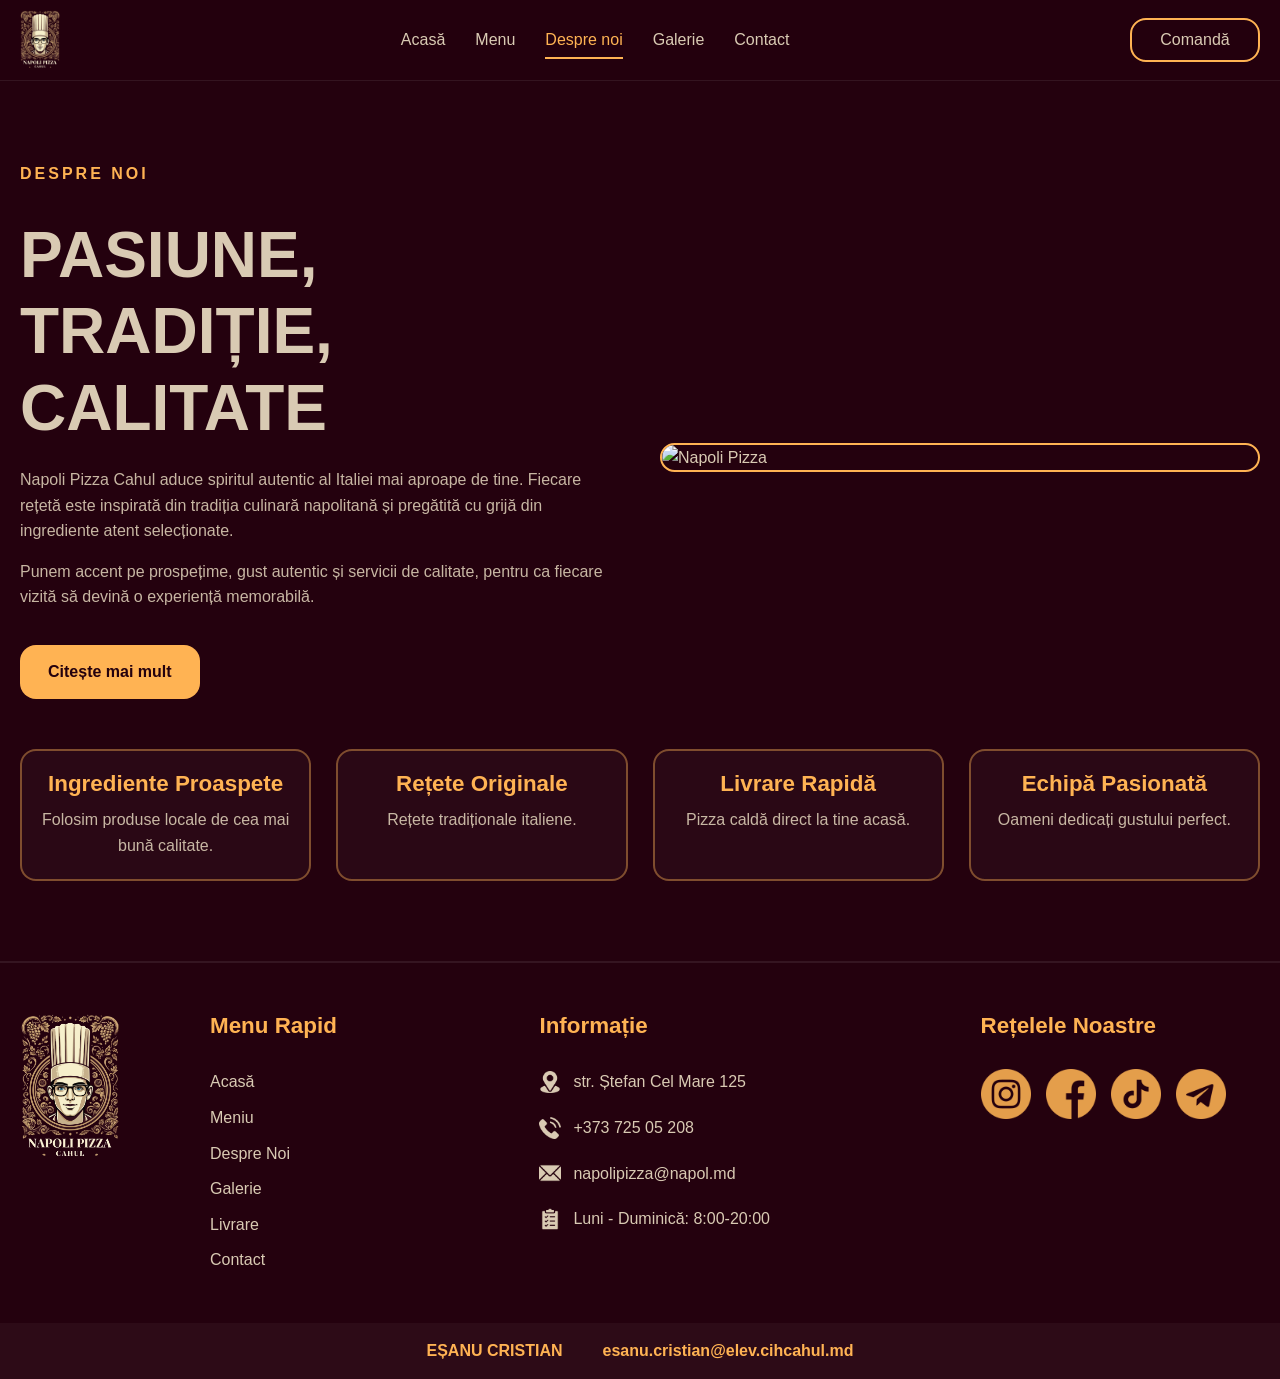
==== pages/about.html @ aa2056ae "Initial commit: Clean crossplatform source code" ====
<!DOCTYPE html>
<html lang="ro">

<head>
    <meta charset="UTF-8">
    <meta name="viewport" content="width=device-width, initial-scale=1.0">

    <title>Despre Noi | Napoli Pizza Cahul</title>

    <link rel="stylesheet" href="../css/main.css">
    <link rel="stylesheet" href="../css/responsive.css">
</head>

<body>

    <header class="header">

        <div class="container header-container">


            <a href="../index.html" class="logo">
                <img src="../assets/logo/logo.png" alt="Napoli Pizza">
            </a>

            <nav class="navbar">

                <a href="../index.html">Acasă</a>
                <a href="menu.html">Menu</a>
                <a href="about.html" class="active">Despre noi</a>
                <a href="gallery.html">Galerie</a>
                <a href="contact.html">Contact</a>

            </nav>

            <a href="contact.html" class="header-btn">
            Comandă
        </a>

        </div>

    </header>

    <section class="about-section">

        <div class="container">

            <span class="section-subtitle">
            DESPRE NOI
        </span>

            <div class="about-layout">

                <div class="about-text">

                    <h1>PASIUNE, TRADIȚIE, CALITATE</h1>

                    <p>
                        Napoli Pizza Cahul aduce spiritul autentic al Italiei mai aproape de tine. Fiecare rețetă este inspirată din tradiția culinară napolitană și pregătită cu grijă din ingrediente atent selecționate.
                    </p>

                    <p>
                        Punem accent pe prospețime, gust autentic și servicii de calitate, pentru ca fiecare vizită să devină o experiență memorabilă.
                    </p>

                    <a href="menu.html" class="btn btn-primary">
                    Citește mai mult
                </a>

                </div>

                <div class="about-image">

                    <img src="../assets/team/about.jpg" alt="Napoli Pizza">

                </div>

            </div>

            <div class="advantages-grid">

                <div class="advantage-card">
                    <h3>Ingrediente Proaspete</h3>
                    <p>Folosim produse locale de cea mai bună calitate.</p>
                </div>

                <div class="advantage-card">
                    <h3>Rețete Originale</h3>
                    <p>Rețete tradiționale italiene.</p>
                </div>

                <div class="advantage-card">
                    <h3>Livrare Rapidă</h3>
                    <p>Pizza caldă direct la tine acasă.</p>
                </div>

                <div class="advantage-card">
                    <h3>Echipă Pasionată</h3>
                    <p>Oameni dedicați gustului perfect.</p>
                </div>

            </div>

        </div>

    </section>
    <footer class="footer">

        <div class="container">

            <div class="footer-content">

                <div class="footer-logo">

                    <img src="../assets/logo/logo.png" alt="Napoli Pizza">

                </div>

                <div class="footer-column">

                    <h3>Menu Rapid</h3>

                    <a href="../index.html">Acasă</a>
                    <a href="menu.html">Meniu</a>
                    <a href="about.html">Despre Noi</a>
                    <a href="gallery.html">Galerie</a>
                    <a href="contact.html">Livrare</a>
                    <a href="contact.html">Contact</a>

                </div>

                <div class="footer-column">

                    <h3>Informație</h3>

                    <div class="footer-info">

                        <img src="../assets/Media/location.png" alt="">
                        <span>str. Ștefan Cel Mare 125</span>

                    </div>

                    <div class="footer-info">

                        <img src="../assets/Media/phone.png" alt="">
                        <span>+373 725 05 208</span>

                    </div>

                    <div class="footer-info">

                        <img src="../assets/Media/mail.png" alt="">
                        <span>napolipizza@napol.md</span>

                    </div>

                    <div class="footer-info">

                        <img src="../assets/Media/time.png" alt="">
                        <span>Luni - Duminică: 8:00-20:00</span>

                    </div>

                </div>

                <div class="footer-column">

                    <h3>Rețelele Noastre</h3>

                    <div class="social-links">

                        <a href="#">
                            <img src="../assets/Media/instagram.png" alt="Instagram">
                        </a>

                        <a href="#">
                            <img src="../assets/Media/facebook.png" alt="Facebook">
                        </a>

                        <a href="#">
                            <img src="../assets/Media/tiktok.png" alt="TikTok">
                        </a>

                        <a href="#">
                            <img src="../assets/Media/telegram.png" alt="Telegram">
                        </a>

                    </div>

                </div>

            </div>

        </div>

        <div class="footer-bottom">

            <div class="container">

                <span>EȘANU CRISTIAN</span>

                <span>
                esanu.cristian@elev.cihcahul.md
            </span>

            </div>

        </div>

    </footer>
    <script src="../js/main.js"></script>
</body>

</html>
---- css/main.css ----
:root {
    --color-dark: #24010E;
    --color-light: #D9CAB3;
    --color-accent: #FFB353;
    --color-secondary: #9C652D;
    --container-width: 1400px;
    --radius: 16px;
    --transition: 0.3s ease;
    --shadow: 0 10px 30px rgba(0, 0, 0, 0.2);
}

.quick-menu {
    background: var(--color-light);
    padding: 20px 0;
}

.quick-menu .container {
    display: flex;
    justify-content: space-between;
    gap: 0;
    padding-left: 60px;
    padding-right: 60px;
}

.quick-item {
    display: flex;
    flex-direction: column;
    align-items: center;
    color: var(--color-dark);
    transition: var(--transition);
}

.quick-item:hover {
    transform: translateY(-4px);
}

.quick-item img {
    width: 50px;
    height: 50px;
    object-fit: contain;
}

.hero {
    height: calc(100vh - 80px);
    display: flex;
    align-items: stretch;
    overflow: hidden;
}

.hero-container {
    display: grid;
    grid-template-columns: 45% 55%;
    width: 100%;
    height: 100%;
}

.hero-content {
    justify-self: start;
    align-self: flex-end;
    padding-bottom: 60px;
}

.hero-subtitle {
    display: block;
    color: var(--color-accent);
    font-size: 1.5rem;
    margin-bottom: 15px;
}

.hero h1 {
    font-size: 5rem;
    line-height: 1;
    margin-bottom: 20px;
}

.hero p {
    margin-bottom: 30px;
}

.hero-buttons {
    display: flex;
    gap: 15px;
    justify-content: flex-start;
}

.hero-visual {
    position: relative;
    min-height: 500px;
}

.hero-grapes {
    position: absolute;
    bottom: 0;
    left: 20px;
    width: 300px;
    z-index: 1;
}

.hero-pizza {
    position: absolute;
    right: 0;
    bottom: 0;
    width: 400px;
    z-index: 2;
}

.delivery-banner {
    background: var(--color-light);
    color: var(--color-dark);
    padding: 0;
    overflow: hidden;
}

.delivery-content {
    min-height: 100px;
    display: flex;
    justify-content: space-between;
    align-items: stretch;
}

.delivery-left {
    display: flex;
    align-items: center;
    flex: 1;
    gap: 30px;
    padding: 20px 40px;
}

.delivery-left>img {
    height: 130px;
    width: auto;
    object-fit: contain;
    flex-shrink: 0;
}

.delivery-left div {
    flex: 1;
}

.delivery-left h2 {
    margin-bottom: 10px;
}

.delivery-banner img {
    height: 120px;
    width: auto;
}

.delivery-city {
    height: 300px;
}

* {
    margin: 0;
    padding: 0;
    box-sizing: border-box;
}

img {
    display: block;
    max-width: 100%;
}

a {
    text-decoration: none;
    color: inherit;
}

button,
input,
textarea,
select {
    font: inherit;
    border: none;
    outline: none;
}

ul {
    list-style: none;
}

body {
    background: var(--color-dark);
    color: var(--color-light);
    font-family: "Segoe UI", Tahoma, Geneva, Verdana, sans-serif;
    line-height: 1.6;
}

.container {
    width: min( var(--container-width), calc(100% - 40px));
    margin-inline: auto;
}

h1,
h2,
h3,
h4 {
    line-height: 1.2;
}

h1 {
    font-size: clamp(2.5rem, 5vw, 4.5rem);
}

h2 {
    font-size: clamp(2rem, 4vw, 3rem);
}

h3 {
    font-size: 1.4rem;
}

p {
    opacity: 0.9;
}

section {
    padding: 80px 0;
}

section.hero {
    padding: 0;
}

.header-btn {
    width: 130px;
    height: 44px;
    display: flex;
    align-items: center;
    justify-content: center;
    border: 2px solid var(--color-accent);
    color: var(--color-light);
    transition: .3s ease;
    border-radius: var(--radius);
}

.header-btn:hover {
    background: var(--color-accent);
    color: var(--color-dark);
}

.section-header {
    text-align: center;
    margin-bottom: 50px;
}

.section-header h2 {
    margin-bottom: 15px;
}

.btn {
    display: inline-flex;
    align-items: center;
    justify-content: center;
    padding: 14px 28px;
    border-radius: var(--radius);
    cursor: pointer;
    transition: var(--transition);
}

.btn-primary {
    background: var(--color-accent);
    color: var(--color-dark);
    font-weight: 700;
}

.btn-primary:hover {
    transform: translateY(-3px);
    background: #ffc16a;
}

.btn-secondary {
    background: transparent;
    border: 2px solid var(--color-accent);
    color: var(--color-accent);
}

.btn-secondary:hover {
    background: var(--color-accent);
    color: var(--color-dark);
}

.header {
    position: sticky;
    top: 0;
    z-index: 1000;
    background: rgba(36, 1, 14, 0.95);
    backdrop-filter: blur(10px);
    border-bottom: 1px solid rgba(255, 255, 255, 0.08);
}

.header .container {
    display: flex;
    justify-content: space-between;
    align-items: center;
    min-height: 80px;
}

.logo img {
    height: 60px;
}

.navbar {
    display: flex;
    gap: 30px;
}

.navbar a {
    position: relative;
    transition: var(--transition);
}

.navbar a:hover,
.navbar a.active {
    color: var(--color-accent);
}

.navbar a.active::after {
    content: "";
    position: absolute;
    left: 0;
    bottom: -6px;
    width: 100%;
    height: 2px;
    background: var(--color-accent);
}

.section-subtitle {
    display: inline-block;
    color: var(--color-accent);
    letter-spacing: 3px;
    font-weight: 700;
}

.card {
    background: rgba(255, 255, 255, 0.03);
    border-radius: var(--radius);
    overflow: hidden;
    transition: var(--transition);
}

.card:hover {
    transform: translateY(-6px);
    box-shadow: var(--shadow);
}

.cta-section {
    text-align: center;
}

.cta-section h2 {
    margin-bottom: 20px;
}

.cta-section p {
    max-width: 700px;
    margin: 0 auto 30px;
}

.footer {
    background: var(--color-dark);
    border-top: 2px solid rgba(255, 255, 255, 0.08);
}

.footer-content {
    display: grid;
    grid-template-columns: 140px 1fr 1.4fr 1fr;
    gap: 50px;
    padding: 50px 0;
}

.footer-logo img {
    width: 100px;
}

.footer-column h3 {
    color: var(--color-accent);
    margin-bottom: 20px;
}

.footer-column {
    display: flex;
    flex-direction: column;
    gap: 10px;
}

.footer-column a:hover {
    color: var(--color-accent);
}

.footer-info {
    display: flex;
    align-items: center;
    gap: 12px;
    margin-bottom: 10px;
}

.footer-info img {
    width: 22px;
    height: 22px;
}

.social-links {
    display: flex;
    gap: 15px;
}

.social-links a {
    transition: var(--transition);
}

.social-links a:hover {
    transform: translateY(-4px);
}

.social-links img {
    width: 50px;
    height: 50px;
}

.footer-bottom {
    background: rgba(255, 255, 255, 0.04);
}

.footer-bottom .container {
    display: flex;
    justify-content: center;
    gap: 40px;
    padding: 15px 0;
    color: var(--color-accent);
    font-weight: 600;
}

.grid {
    display: grid;
    gap: 30px;
}

.grid-2 {
    grid-template-columns: repeat(2, 1fr);
}

.grid-3 {
    grid-template-columns: repeat(3, 1fr);
}

.grid-4 {
    grid-template-columns: repeat(4, 1fr);
}

.contact-section {
    padding: 100px 0;
}

.contact-grid {
    display: grid;
    grid-template-columns: 1fr 1fr 1.3fr;
    gap: 30px;
    align-items: stretch;
}

.contact-card {
    border: 2px solid var(--color-accent);
    border-radius: var(--radius);
    padding: 30px;
    background: rgba(255, 255, 255, 0.03);
}

.contact-card h2 {
    color: var(--color-accent);
    margin-bottom: 25px;
    font-size: 1.8rem;
}

.contact-item {
    margin-bottom: 25px;
}

.contact-item h4 {
    color: var(--color-light);
    margin-bottom: 5px;
}

.contact-item p {
    opacity: .9;
}

.contact-form {
    display: flex;
    flex-direction: column;
    gap: 15px;
}

.contact-form input,
.contact-form textarea {
    width: 100%;
    background: rgba(255, 255, 255, 0.08);
    color: white;
    border: 1px solid rgba(255, 255, 255, 0.15);
    padding: 14px;
    border-radius: 10px;
}

.contact-form textarea {
    resize: vertical;
    min-height: 160px;
}

.contact-form input::placeholder,
.contact-form textarea::placeholder {
    color: rgba(255, 255, 255, .6);
}

.map-wrapper {
    height: 100%;
    min-height: 420px;
}

.map-wrapper iframe {
    width: 100%;
    height: 100%;
    border: none;
    border-radius: 12px;
}

.contact-info .social-links {
    margin-top: 30px;
}

.about-section {
    padding: 80px 0;
}

.about-layout {
    display: grid;
    grid-template-columns: 1fr 1fr;
    gap: 40px;
    align-items: center;
    margin-top: 30px;
    margin-bottom: 50px;
}

.about-text h1 {
    margin-bottom: 20px;
    color: var(--color-light);
}

.about-text p {
    margin-bottom: 15px;
}

.about-text .btn {
    margin-top: 20px;
}

.about-image img {
    width: 100%;
    border: 2px solid var(--color-accent);
    border-radius: var(--radius);
    object-fit: cover;
}

.advantages-grid {
    display: grid;
    grid-template-columns: repeat(4, 1fr);
    gap: 25px;
}

.advantage-card {
    text-align: center;
    padding: 20px;
    border: 2px solid rgba(255, 179, 83, .4);
    border-radius: var(--radius);
    background: rgba(255, 255, 255, .03);
}

.advantage-card h3 {
    color: var(--color-accent);
    margin-bottom: 10px;
}

.catalog-categories {
    padding: 80px 0;
}

.category-grid {
    display: grid;
    grid-template-columns: repeat(3, 1fr);
    gap: 25px;
}

.category-card {
    position: relative;
    overflow: hidden;
    border: 2px solid var(--color-accent);
    border-radius: var(--radius);
    min-height: 260px;
    transition: var(--transition);
}

.category-card:hover {
    transform: translateY(-6px);
    box-shadow: var(--shadow);
}

.category-card img {
    width: 100%;
    height: 260px;
    object-fit: cover;
}

.category-content {
    position: absolute;
    left: 15px;
    bottom: 15px;
    background: rgba(36, 1, 14, 0.95);
    border: 1px solid var(--color-accent);
    border-radius: 8px;
    padding: 8px 18px;
}

.category-content h3 {
    margin: 0;
    color: var(--color-light);
    font-size: 1.8rem;
    font-family: Georgia, serif;
}

.category-content p {
    display: none;
}

.category-card::after {
    content: "";
    position: absolute;
    inset: 0;
    background: linear-gradient( to top, rgba(36, 1, 14, 0.8), transparent 50%);
}

.category-content {
    z-index: 2;
}

@keyframes fadeUp {
    from {
        opacity: 0;
        transform: translateY(40px);
    }
    to {
        opacity: 1;
        transform: translateY(0);
    }
}

.hero-content,
.section-header,
.product-card,
.category-card {
    animation: fadeUp 0.8s ease forwards;
}

@keyframes floatPizza {
    0% {
        transform: translateY(0);
    }
    50% {
        transform: translateY(-15px);
    }
    100% {
        transform: translateY(0);
    }
}

.hero-pizza {
    animation: floatPizza 5s ease-in-out infinite;
}

@keyframes swing {
    0% {
        transform: rotate(0deg);
    }
    25% {
        transform: rotate(2deg);
    }
    75% {
        transform: rotate(-2deg);
    }
    100% {
        transform: rotate(0deg);
    }
}

.hero-grapes {
    animation: swing 8s ease-in-out infinite;
}

@keyframes pulse {
    0% {
        box-shadow: 0 0 0 rgba(255, 179, 83, 0);
    }
    50% {
        box-shadow: 0 0 25px rgba(255, 179, 83, .5);
    }
    100% {
        box-shadow: 0 0 0 rgba(255, 179, 83, 0);
    }
}

.btn-primary {
    animation: pulse 3s infinite;
}

@keyframes scooterRide {
    0% {
        transform: translateX(0);
    }
    50% {
        transform: translateX(-15px);
    }
    100% {
        transform: translateX(0);
    }
}

.delivery-scooter {
    animation: scooterRide 4s ease-in-out infinite;
}
---- css/responsive.css ----
.product-section {
    padding: 60px 0;
}

.product-layout {
    display: grid;
    grid-template-columns: 1fr 1fr;
    gap: 60px;
    align-items: center;
}

.product-image {
    overflow: hidden;
    border-radius: var(--radius);
    background: rgba(255, 255, 255, 0.03);
}

.product-image img {
    width: 100%;
    height: 500px;
    object-fit: cover;
}

.product-category {
    display: inline-block;
    margin-bottom: 12px;
    color: var(--color-accent);
    text-transform: uppercase;
    font-size: 0.9rem;
    letter-spacing: 2px;
}

.product-info h1 {
    margin-bottom: 20px;
}

.product-description {
    margin-bottom: 30px;
    font-size: 1rem;
    opacity: 0.9;
}

.product-price {
    margin-bottom: 30px;
    color: var(--color-accent);
    font-size: 2rem;
    font-weight: 700;
}

.product-actions {
    display: flex;
    gap: 15px;
    flex-wrap: wrap;
}

.ingredients-section {
    padding-top: 20px;
}

.ingredients-section h2 {
    margin-bottom: 30px;
}

.ingredients-list {
    display: grid;
    grid-template-columns: repeat(auto-fit, minmax(220px, 1fr));
    gap: 15px;
}

.ingredients-list li {
    padding: 16px 20px;
    border-radius: var(--radius);
    background: rgba(255, 255, 255, 0.04);
    border-left: 4px solid var(--color-accent);
}

.nutrition-section h2 {
    margin-bottom: 30px;
}

.nutrition-grid {
    display: grid;
    grid-template-columns: repeat(auto-fit, minmax(220px, 1fr));
    gap: 25px;
}

.nutrition-card {
    padding: 30px;
    border-radius: var(--radius);
    text-align: center;
    background: rgba(255, 255, 255, 0.04);
}

.nutrition-card span {
    display: block;
    margin-bottom: 10px;
    opacity: 0.8;
}

.nutrition-card strong {
    color: var(--color-accent);
    font-size: 1.6rem;
}

.related-products h2 {
    margin-bottom: 40px;
}

.related-products .product-grid {
    display: grid;
    grid-template-columns: repeat(auto-fit, minmax(280px, 1fr));
    gap: 30px;
}

.product-badge {
    display: inline-block;
    padding: 8px 14px;
    border-radius: 999px;
    background: var(--color-secondary);
    color: var(--color-light);
    font-size: 0.85rem;
    margin-right: 10px;
}

.product-details {
    display: flex;
    flex-wrap: wrap;
    gap: 15px;
    margin-top: 20px;
}

.detail-item {
    padding: 12px 18px;
    border-radius: 12px;
    background: rgba(255, 255, 255, 0.04);
}

.detail-item span {
    display: block;
    font-size: 0.8rem;
    opacity: 0.7;
}

.detail-item strong {
    color: var(--color-accent);
}

.product-gallery {
    display: flex;
    gap: 12px;
    margin-top: 20px;
}

.product-gallery img {
    width: 90px;
    height: 90px;
    object-fit: cover;
    cursor: pointer;
    border-radius: 12px;
    transition: var(--transition);
}

.product-gallery img:hover {
    transform: scale(1.05);
    border: 2px solid var(--color-accent);
}

.product-not-found {
    text-align: center;
    padding: 120px 20px;
}

.product-not-found h2 {
    margin-bottom: 20px;
}

.product-not-found p {
    margin-bottom: 30px;
}

.product-loading {
    text-align: center;
    padding: 80px;
    color: var(--color-accent);
    font-size: 1.1rem;
}
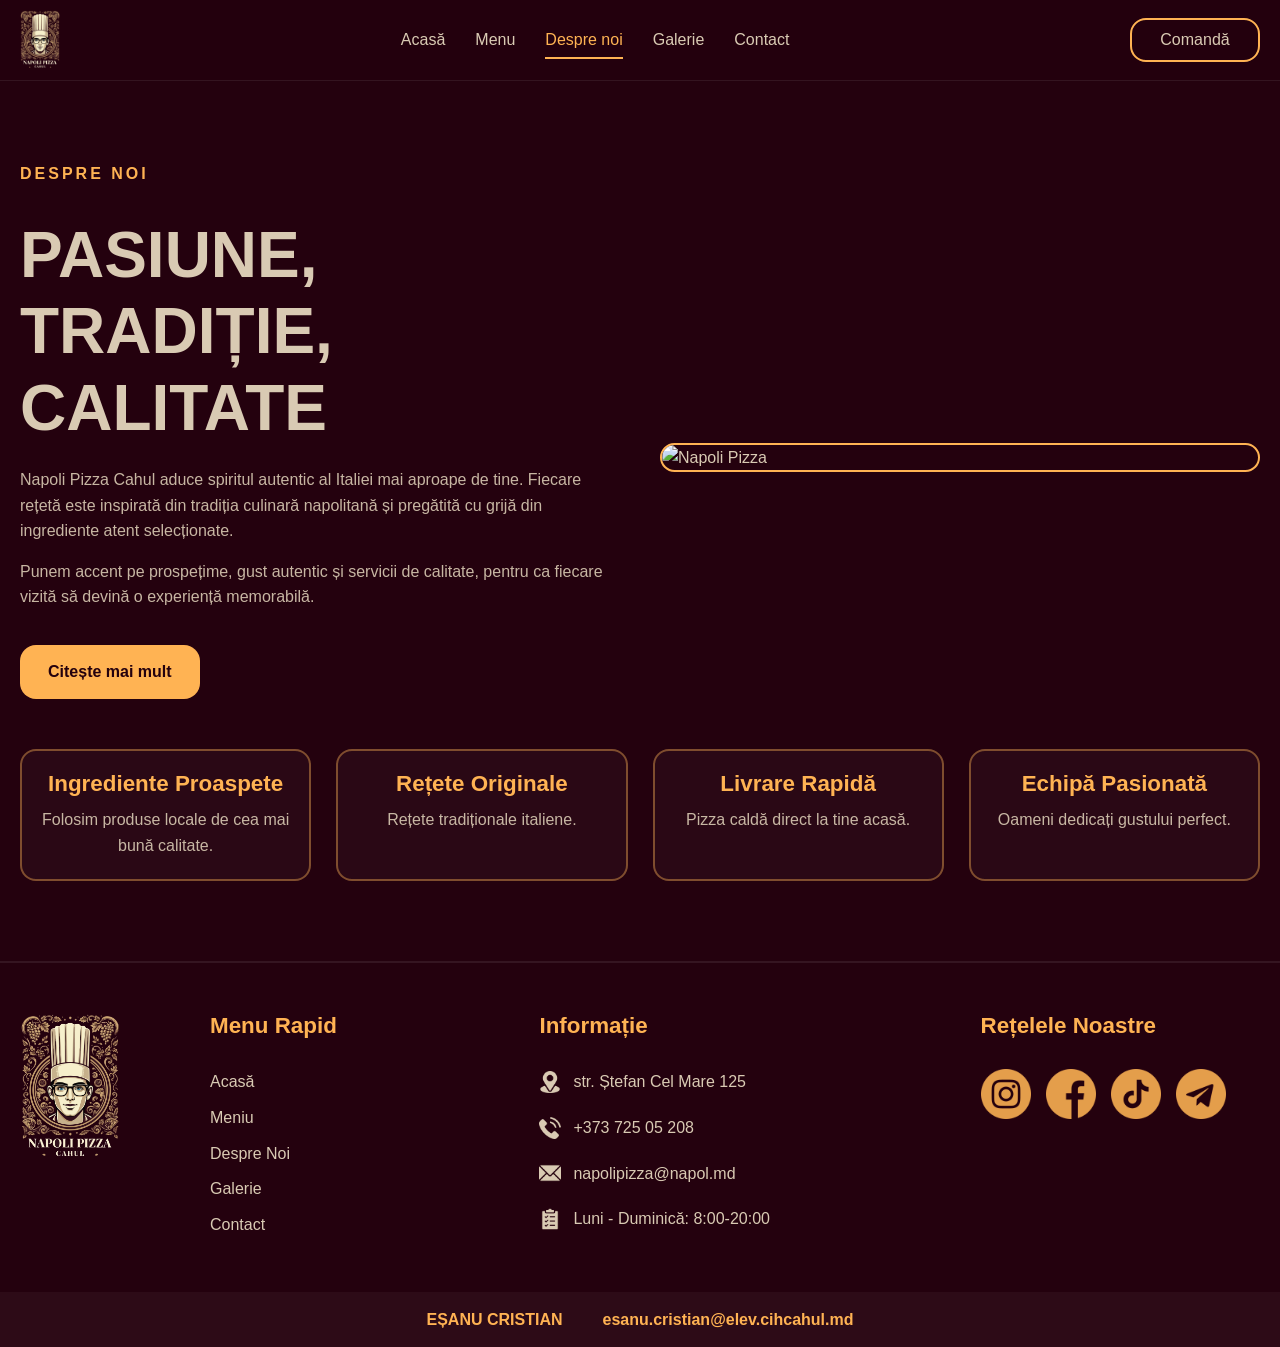
==== commit 1d31d706: "Fix asset paths for index.html" ====
--- a/pages/about.html
+++ b/pages/about.html
@@ -123,7 +123,6 @@
                     <a href="menu.html">Meniu</a>
                     <a href="about.html">Despre Noi</a>
                     <a href="gallery.html">Galerie</a>
-                    <a href="contact.html">Livrare</a>
                     <a href="contact.html">Contact</a>
 
                 </div>
--- a/css/main.css
+++ b/css/main.css
@@ -41,9 +41,9 @@
 }
 
 .hero {
-    height: calc(100vh - 80px);
-    display: flex;
-    align-items: stretch;
+    min-height: 500px;
+    display: flex;
+    align-items: flex-end;
     overflow: hidden;
 }
 
@@ -51,7 +51,7 @@
     display: grid;
     grid-template-columns: 45% 55%;
     width: 100%;
-    height: 100%;
+    min-height: 500px;
 }
 
 .hero-content {
@@ -112,10 +112,10 @@
 }
 
 .delivery-content {
-    min-height: 100px;
+    min-height: 130px;
     display: flex;
     justify-content: space-between;
-    align-items: stretch;
+    align-items: flex-end;
 }
 
 .delivery-left {
@@ -147,7 +147,8 @@
 }
 
 .delivery-city {
-    height: 300px;
+    height: 130px;
+    align-self: flex-end;
 }
 
 * {
@@ -456,7 +457,7 @@
     display: grid;
     grid-template-columns: 1fr 1fr 1.3fr;
     gap: 30px;
-    align-items: stretch;
+    align-items: flex-end;
 }
 
 .contact-card {
@@ -512,13 +513,13 @@
 }
 
 .map-wrapper {
-    height: 100%;
+    min-height: 500px;
     min-height: 420px;
 }
 
 .map-wrapper iframe {
     width: 100%;
-    height: 100%;
+    min-height: 500px;
     border: none;
     border-radius: 12px;
 }
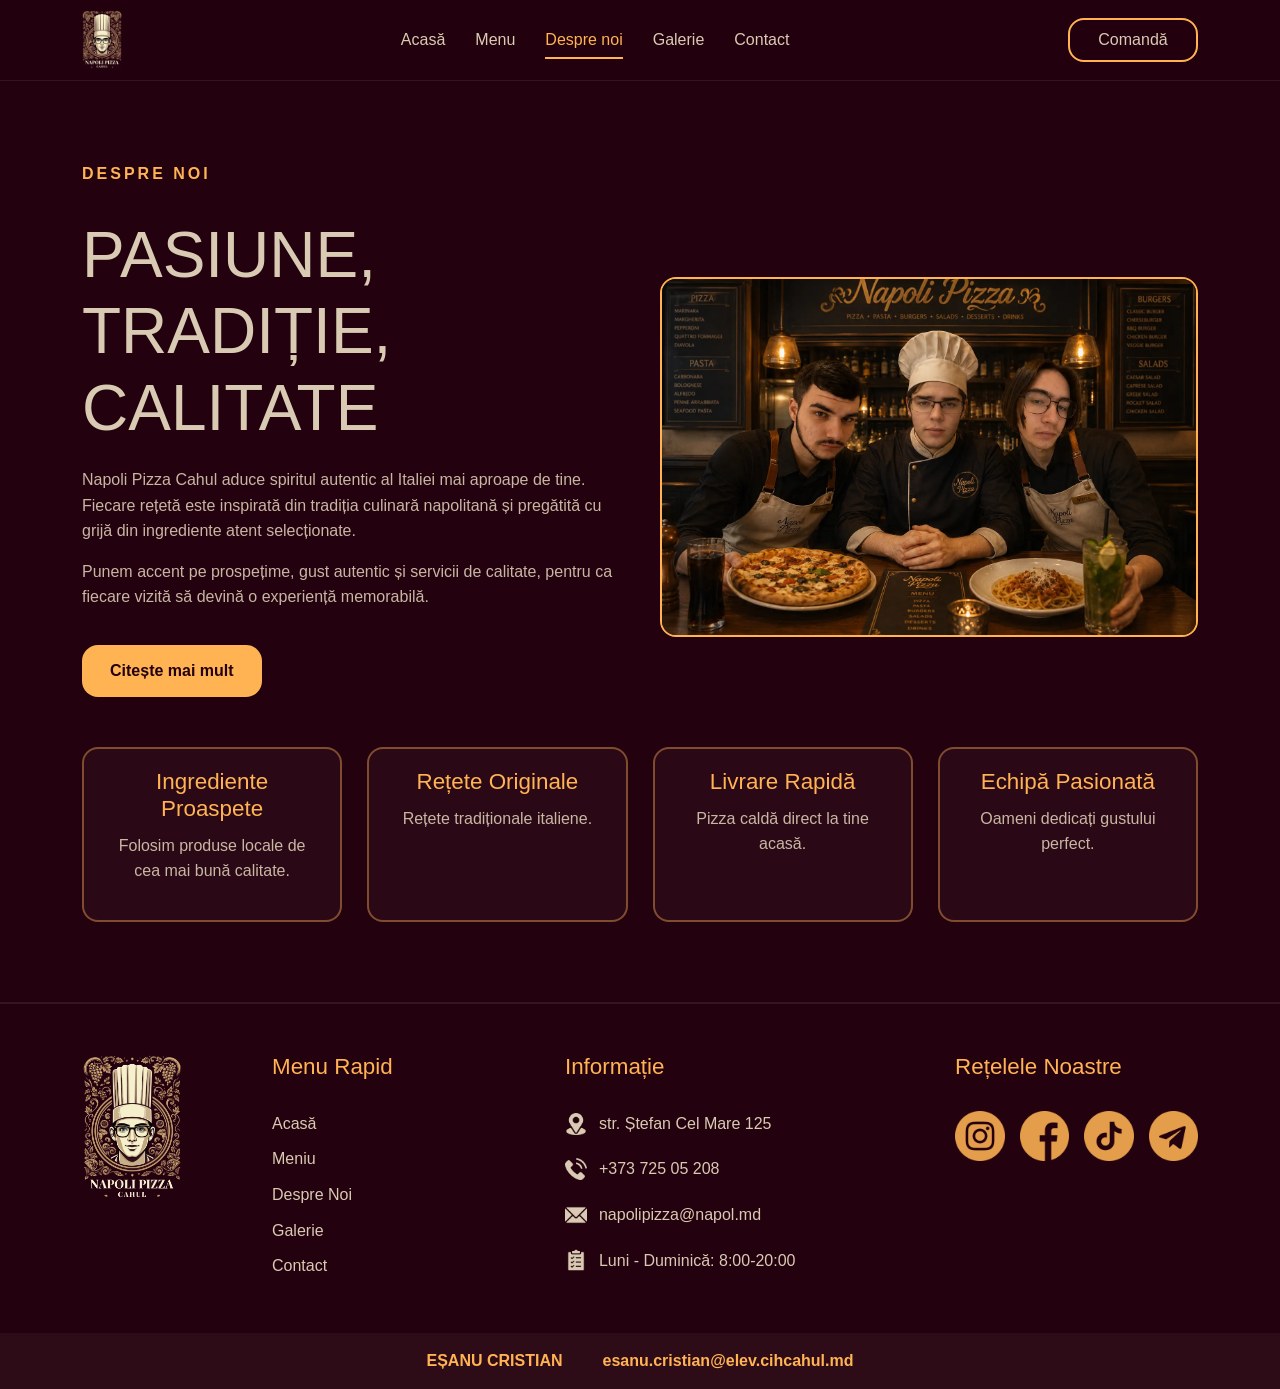
==== commit e7503eb2: "Fix asset paths for index.html" ====
--- a/pages/about.html
+++ b/pages/about.html
@@ -3,6 +3,8 @@
 
 <head>
     <meta charset="UTF-8">
+    <link rel="stylesheet" href="https://cdn.jsdelivr.net/npm/bootstrap@5.3.0/dist/css/bootstrap.min.css">
+
     <meta name="viewport" content="width=device-width, initial-scale=1.0">
 
     <title>Despre Noi | Napoli Pizza Cahul</title>
@@ -62,7 +64,7 @@
                         Punem accent pe prospețime, gust autentic și servicii de calitate, pentru ca fiecare vizită să devină o experiență memorabilă.
                     </p>
 
-                    <a href="menu.html" class="btn btn-primary">
+                    <a href="menu.html" class="btn fw-bold" style="background:#FFB353;color:#24010E;border:none;">
                     Citește mai mult
                 </a>
 
@@ -70,7 +72,7 @@
 
                 <div class="about-image">
 
-                    <img src="../assets/team/about.jpg" alt="Napoli Pizza">
+                    <img src="../assets/team/about.webp" alt="Napoli Pizza">
 
                 </div>
 
@@ -207,6 +209,7 @@
 
     </footer>
     <script src="../js/main.js"></script>
+    <script src="https://cdn.jsdelivr.net/npm/bootstrap@5.3.0/dist/js/bootstrap.bundle.min.js"></script>
 </body>
 
 </html>
--- a/css/responsive.css
+++ b/css/responsive.css
@@ -1,186 +1,227 @@
-.product-section {
-    padding: 60px 0;
+@media (max-width: 1024px) {
+    .navbar {
+        gap: 20px;
+    }
+    .hero-container {
+        grid-template-columns: 50% 50%;
+    }
+    .hero h1 {
+        font-size: 3.5rem;
+    }
+    .hero-pizza {
+        width: 340px !important;
+    }
+    .hero-grapes {
+        width: 220px;
+    }
+    .product-grid {
+        grid-template-columns: repeat(2, 1fr);
+    }
+    .category-grid {
+        grid-template-columns: repeat(2, 1fr);
+    }
+    .about-layout {
+        gap: 30px;
+    }
+    .advantages-grid {
+        grid-template-columns: repeat(2, 1fr);
+    }
+    .contact-grid {
+        grid-template-columns: 1fr 1fr;
+        grid-template-rows: auto auto;
+    }
+    .map-wrapper {
+        grid-column: 1 / -1;
+    }
+    .footer-content {
+        grid-template-columns: 120px 1fr 1fr;
+        gap: 30px;
+    }
+    .footer-logo {
+        grid-column: 1 / -1;
+    }
+    .related-grid {
+        grid-template-columns: repeat(2, 1fr);
+    }
 }
 
-.product-layout {
-    display: grid;
-    grid-template-columns: 1fr 1fr;
-    gap: 60px;
-    align-items: center;
+@media (max-width: 768px) {
+    .navbar {
+        display: none;
+    }
+    .header-btn {
+        display: none;
+    }
+    .header .container {
+        justify-content: space-between;
+    }
+    .hero {
+        min-height: auto;
+    }
+    .hero-container {
+        grid-template-columns: 1fr;
+        grid-template-rows: auto auto;
+        padding: 40px 0 0;
+    }
+    .hero-content {
+        text-align: center;
+        align-self: auto;
+        padding-bottom: 30px;
+    }
+    .hero h1 {
+        font-size: 2.8rem;
+    }
+    .hero-buttons {
+        justify-content: center;
+    }
+    .hero-visual {
+        position: relative;
+        min-height: 260px;
+        width: 100%;
+    }
+    .hero-pizza {
+        width: 260px !important;
+        right: 50%;
+        transform: translateX(50%);
+    }
+    .hero-grapes {
+        width: 160px;
+        left: 10px;
+    }
+    .quick-menu .container {
+        padding-left: 20px;
+        padding-right: 20px;
+        flex-wrap: wrap;
+        gap: 16px;
+        justify-content: center;
+    }
+    .quick-item span {
+        font-size: 0.85rem;
+    }
+    section {
+        padding: 50px 0;
+    }
+    .product-grid {
+        grid-template-columns: repeat(2, 1fr);
+        gap: 16px;
+    }
+    .category-grid {
+        grid-template-columns: 1fr;
+    }
+    .delivery-content {
+        flex-direction: column;
+        align-items: flex-start;
+    }
+    .delivery-left {
+        padding: 20px;
+        gap: 16px;
+    }
+    .delivery-left>img {
+        height: 80px;
+    }
+    .delivery-scooter,
+    .delivery-city {
+        display: none;
+    }
+    .about-layout {
+        grid-template-columns: 1fr;
+    }
+    .about-image {
+        order: -1;
+    }
+    .advantages-grid {
+        grid-template-columns: 1fr 1fr;
+        gap: 16px;
+    }
+    .contact-grid {
+        grid-template-columns: 1fr;
+    }
+    .map-wrapper {
+        grid-column: auto;
+        min-height: 300px;
+    }
+    .footer-content {
+        grid-template-columns: 1fr 1fr;
+        gap: 30px;
+    }
+    .footer-logo {
+        grid-column: 1 / -1;
+        text-align: center;
+    }
+    .footer-logo img {
+        margin: 0 auto;
+    }
+    .related-grid {
+        grid-template-columns: repeat(2, 1fr);
+        gap: 16px;
+    }
+    .product-layout {
+        flex-direction: column;
+    }
+    .product-gallery {
+        width: 100% !important;
+        flex: none !important;
+    }
+    .product-main-image {
+        width: 100% !important;
+        height: auto !important;
+        aspect-ratio: 1 / 1;
+    }
+    .product-header h1 {
+        font-size: 36px;
+    }
+    .product-price {
+        font-size: 30px !important;
+    }
 }
 
-.product-image {
-    overflow: hidden;
-    border-radius: var(--radius);
-    background: rgba(255, 255, 255, 0.03);
-}
-
-.product-image img {
-    width: 100%;
-    height: 500px;
-    object-fit: cover;
-}
-
-.product-category {
-    display: inline-block;
-    margin-bottom: 12px;
-    color: var(--color-accent);
-    text-transform: uppercase;
-    font-size: 0.9rem;
-    letter-spacing: 2px;
-}
-
-.product-info h1 {
-    margin-bottom: 20px;
-}
-
-.product-description {
-    margin-bottom: 30px;
-    font-size: 1rem;
-    opacity: 0.9;
-}
-
-.product-price {
-    margin-bottom: 30px;
-    color: var(--color-accent);
-    font-size: 2rem;
-    font-weight: 700;
-}
-
-.product-actions {
-    display: flex;
-    gap: 15px;
-    flex-wrap: wrap;
-}
-
-.ingredients-section {
-    padding-top: 20px;
-}
-
-.ingredients-section h2 {
-    margin-bottom: 30px;
-}
-
-.ingredients-list {
-    display: grid;
-    grid-template-columns: repeat(auto-fit, minmax(220px, 1fr));
-    gap: 15px;
-}
-
-.ingredients-list li {
-    padding: 16px 20px;
-    border-radius: var(--radius);
-    background: rgba(255, 255, 255, 0.04);
-    border-left: 4px solid var(--color-accent);
-}
-
-.nutrition-section h2 {
-    margin-bottom: 30px;
-}
-
-.nutrition-grid {
-    display: grid;
-    grid-template-columns: repeat(auto-fit, minmax(220px, 1fr));
-    gap: 25px;
-}
-
-.nutrition-card {
-    padding: 30px;
-    border-radius: var(--radius);
-    text-align: center;
-    background: rgba(255, 255, 255, 0.04);
-}
-
-.nutrition-card span {
-    display: block;
-    margin-bottom: 10px;
-    opacity: 0.8;
-}
-
-.nutrition-card strong {
-    color: var(--color-accent);
-    font-size: 1.6rem;
-}
-
-.related-products h2 {
-    margin-bottom: 40px;
-}
-
-.related-products .product-grid {
-    display: grid;
-    grid-template-columns: repeat(auto-fit, minmax(280px, 1fr));
-    gap: 30px;
-}
-
-.product-badge {
-    display: inline-block;
-    padding: 8px 14px;
-    border-radius: 999px;
-    background: var(--color-secondary);
-    color: var(--color-light);
-    font-size: 0.85rem;
-    margin-right: 10px;
-}
-
-.product-details {
-    display: flex;
-    flex-wrap: wrap;
-    gap: 15px;
-    margin-top: 20px;
-}
-
-.detail-item {
-    padding: 12px 18px;
-    border-radius: 12px;
-    background: rgba(255, 255, 255, 0.04);
-}
-
-.detail-item span {
-    display: block;
-    font-size: 0.8rem;
-    opacity: 0.7;
-}
-
-.detail-item strong {
-    color: var(--color-accent);
-}
-
-.product-gallery {
-    display: flex;
-    gap: 12px;
-    margin-top: 20px;
-}
-
-.product-gallery img {
-    width: 90px;
-    height: 90px;
-    object-fit: cover;
-    cursor: pointer;
-    border-radius: 12px;
-    transition: var(--transition);
-}
-
-.product-gallery img:hover {
-    transform: scale(1.05);
-    border: 2px solid var(--color-accent);
-}
-
-.product-not-found {
-    text-align: center;
-    padding: 120px 20px;
-}
-
-.product-not-found h2 {
-    margin-bottom: 20px;
-}
-
-.product-not-found p {
-    margin-bottom: 30px;
-}
-
-.product-loading {
-    text-align: center;
-    padding: 80px;
-    color: var(--color-accent);
-    font-size: 1.1rem;
+@media (max-width: 480px) {
+    .hero h1 {
+        font-size: 2.2rem;
+    }
+    .hero-pizza {
+        width: 200px !important;
+    }
+    .hero-grapes {
+        width: 120px;
+    }
+    .product-grid {
+        grid-template-columns: 1fr;
+    }
+    .related-grid {
+        grid-template-columns: 1fr;
+    }
+    .advantages-grid {
+        grid-template-columns: 1fr;
+    }
+    .footer-content {
+        grid-template-columns: 1fr;
+        text-align: center;
+    }
+    .footer-info {
+        justify-content: center;
+    }
+    .social-links {
+        justify-content: center;
+    }
+    .footer-bottom .container {
+        flex-direction: column;
+        gap: 8px;
+        text-align: center;
+    }
+    .hero-buttons {
+        flex-direction: column;
+        align-items: center;
+    }
+    .btn {
+        width: 100%;
+        max-width: 280px;
+    }
+    .contact-card {
+        padding: 20px;
+    }
+    .quick-item img {
+        width: 38px;
+        height: 38px;
+    }
 }
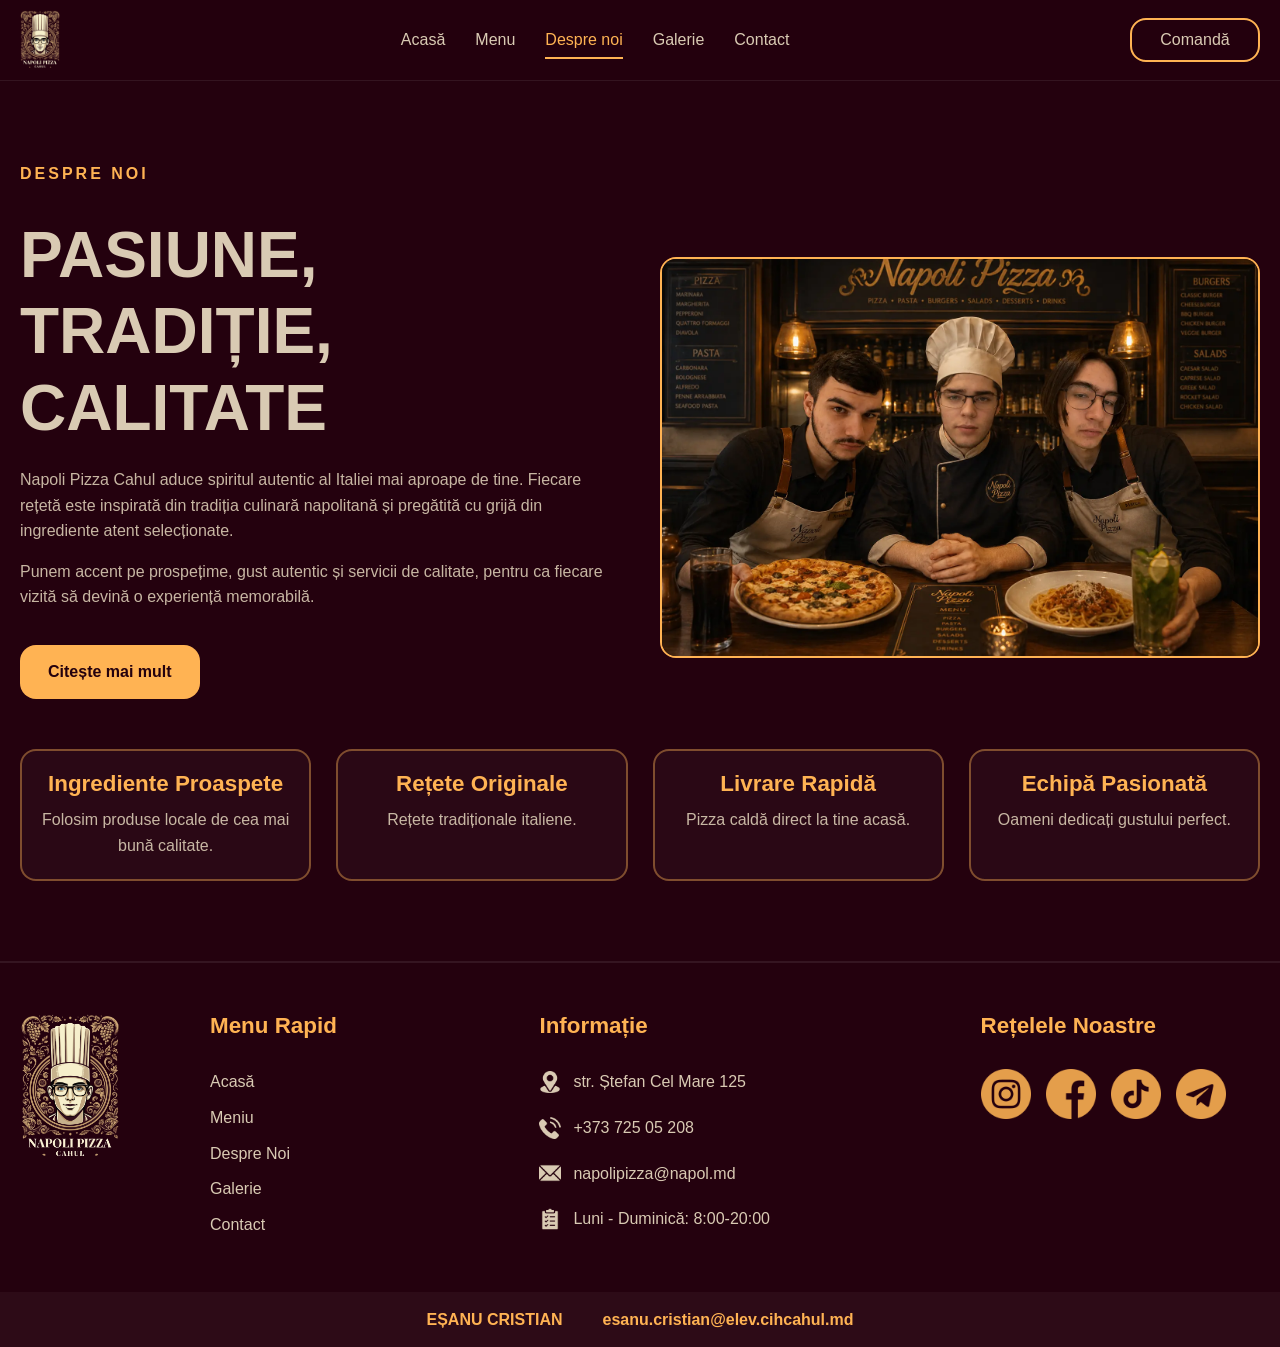
==== commit c7aa457d: "Fix asset paths for index.html" ====
--- a/pages/about.html
+++ b/pages/about.html
@@ -3,8 +3,6 @@
 
 <head>
     <meta charset="UTF-8">
-    <link rel="stylesheet" href="https://cdn.jsdelivr.net/npm/bootstrap@5.3.0/dist/css/bootstrap.min.css">
-
     <meta name="viewport" content="width=device-width, initial-scale=1.0">
 
     <title>Despre Noi | Napoli Pizza Cahul</title>
@@ -34,6 +32,7 @@
 
             </nav>
 
+            <button class="burger" id="burger" aria-label="Meniu"><span></span><span></span><span></span></button>
             <a href="contact.html" class="header-btn">
             Comandă
         </a>
@@ -41,6 +40,14 @@
         </div>
 
     </header>
+    <div class="mobile-menu" id="mobileMenu">
+        <a href="../index.html">Acasă</a>
+        <a href="menu.html">Menu</a>
+        <a href="about.html" class="active">Despre noi</a>
+        <a href="gallery.html">Galerie</a>
+        <a href="contact.html">Contact</a>
+        <a href="contact.html" class="header-btn-mobile">Comandă</a>
+    </div>
 
     <section class="about-section">
 
@@ -64,7 +71,7 @@
                         Punem accent pe prospețime, gust autentic și servicii de calitate, pentru ca fiecare vizită să devină o experiență memorabilă.
                     </p>
 
-                    <a href="menu.html" class="btn fw-bold" style="background:#FFB353;color:#24010E;border:none;">
+                    <a href="menu.html" class="btn btn-primary">
                     Citește mai mult
                 </a>
 
@@ -209,7 +216,7 @@
 
     </footer>
     <script src="../js/main.js"></script>
-    <script src="https://cdn.jsdelivr.net/npm/bootstrap@5.3.0/dist/js/bootstrap.bundle.min.js"></script>
+
 </body>
 
 </html>
--- a/css/main.css
+++ b/css/main.css
@@ -725,4 +725,93 @@
 
 .delivery-scooter {
     animation: scooterRide 4s ease-in-out infinite;
-}+}
+/* ─── BURGER MENU ─── */
+.burger {
+    display: none;
+    flex-direction: column;
+    justify-content: center;
+    gap: 5px;
+    width: 40px;
+    height: 40px;
+    cursor: pointer;
+    background: transparent;
+    border: none;
+    padding: 4px;
+    z-index: 1100;
+}
+
+.burger span {
+    display: block;
+    width: 100%;
+    height: 2px;
+    background: var(--color-light);
+    border-radius: 2px;
+    transition: var(--transition);
+}
+
+.burger.active span:nth-child(1) {
+    transform: translateY(7px) rotate(45deg);
+}
+
+.burger.active span:nth-child(2) {
+    opacity: 0;
+}
+
+.burger.active span:nth-child(3) {
+    transform: translateY(-7px) rotate(-45deg);
+}
+
+.mobile-menu {
+    display: none;
+    position: fixed;
+    top: 80px;
+    left: 0;
+    right: 0;
+    z-index: 999;
+    background: rgba(36, 1, 14, 0.98);
+    backdrop-filter: blur(10px);
+    border-bottom: 1px solid rgba(255, 179, 83, 0.2);
+    padding: 20px 0;
+    flex-direction: column;
+    align-items: center;
+    gap: 0;
+}
+
+.mobile-menu.active {
+    display: flex;
+}
+
+.mobile-menu a {
+    width: 100%;
+    text-align: center;
+    padding: 16px 20px;
+    font-size: 1.1rem;
+    color: var(--color-light);
+    transition: var(--transition);
+    border-bottom: 1px solid rgba(255, 255, 255, 0.05);
+}
+
+.mobile-menu a:hover,
+.mobile-menu a.active {
+    color: var(--color-accent);
+    background: rgba(255, 179, 83, 0.05);
+}
+
+.mobile-menu .header-btn-mobile {
+    margin-top: 12px;
+    width: calc(100% - 40px);
+    height: 44px;
+    display: flex;
+    align-items: center;
+    justify-content: center;
+    border: 2px solid var(--color-accent);
+    color: var(--color-light);
+    border-radius: var(--radius);
+    transition: var(--transition);
+}
+
+.mobile-menu .header-btn-mobile:hover {
+    background: var(--color-accent);
+    color: var(--color-dark);
+}
--- a/css/responsive.css
+++ b/css/responsive.css
@@ -224,4 +224,9 @@
         width: 38px;
         height: 38px;
     }
-}+}
+@media (max-width: 768px) {
+    .burger {
+        display: flex;
+    }
+}
